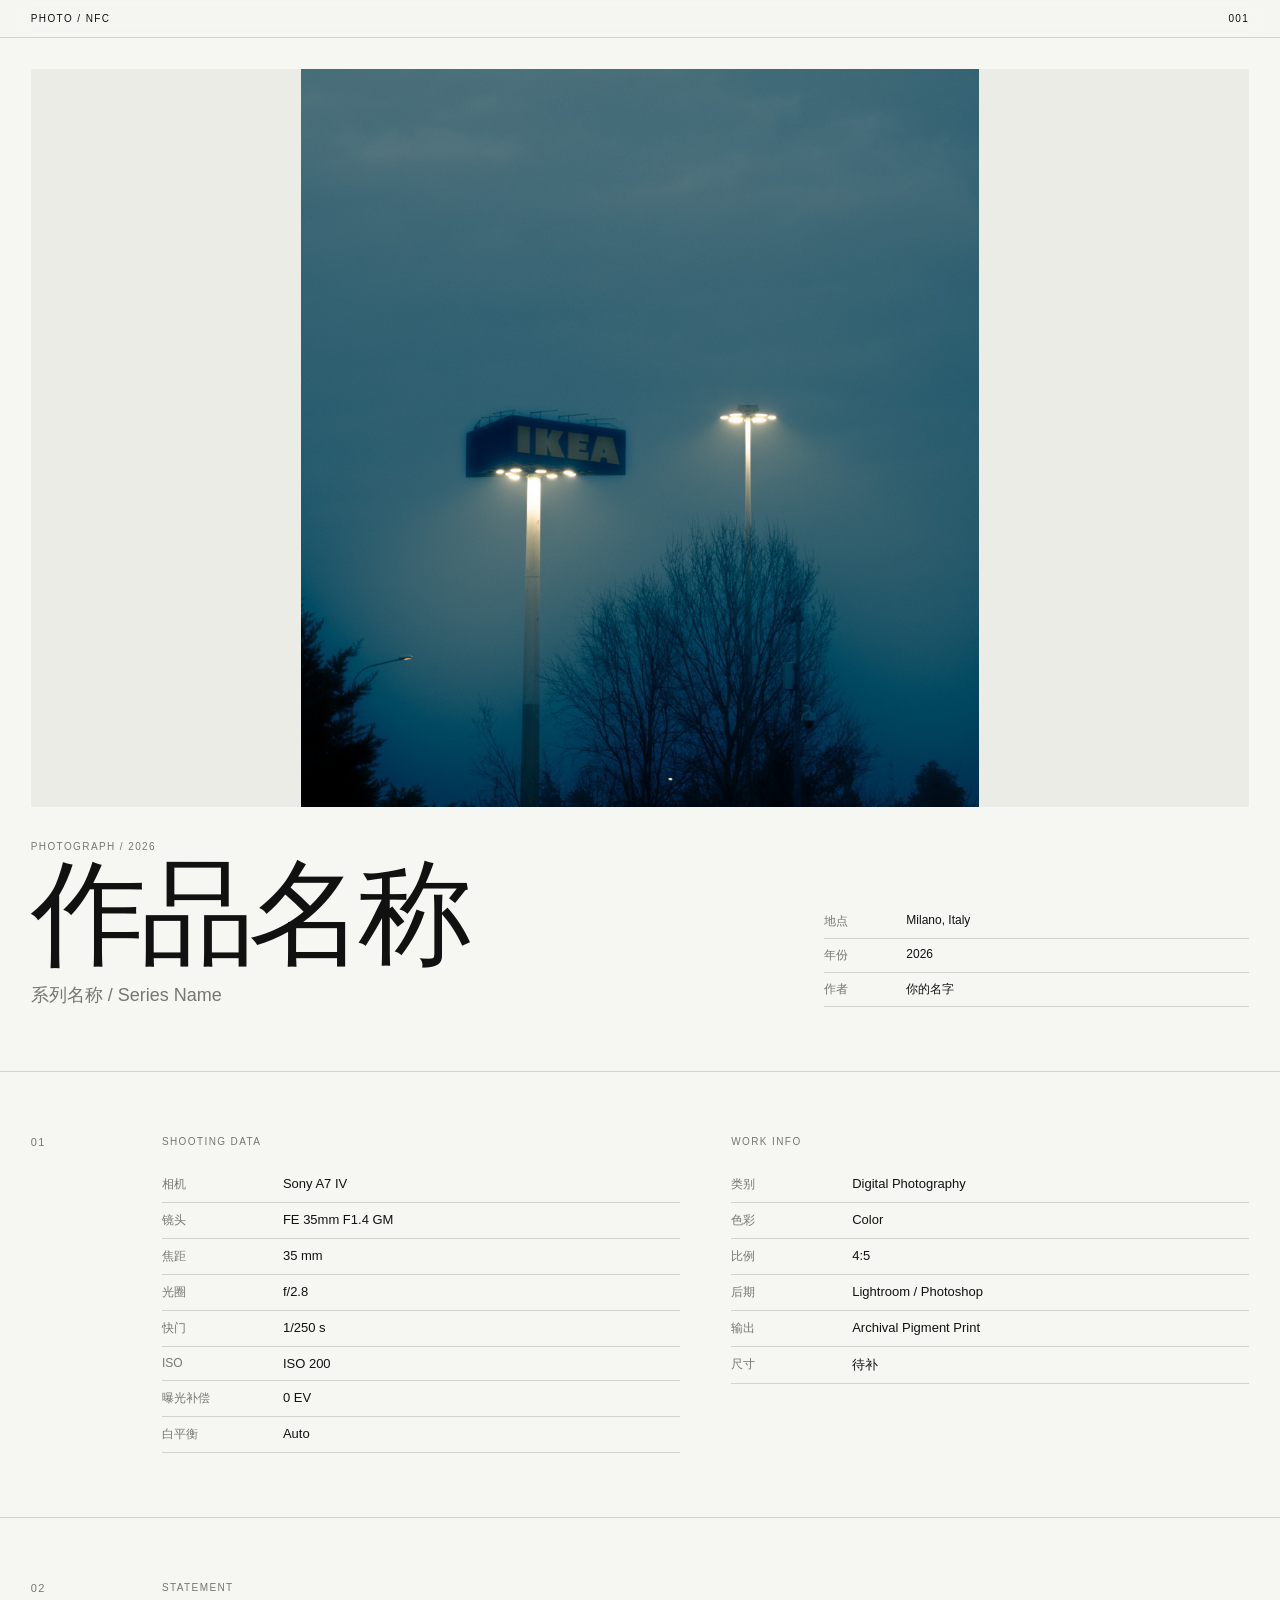
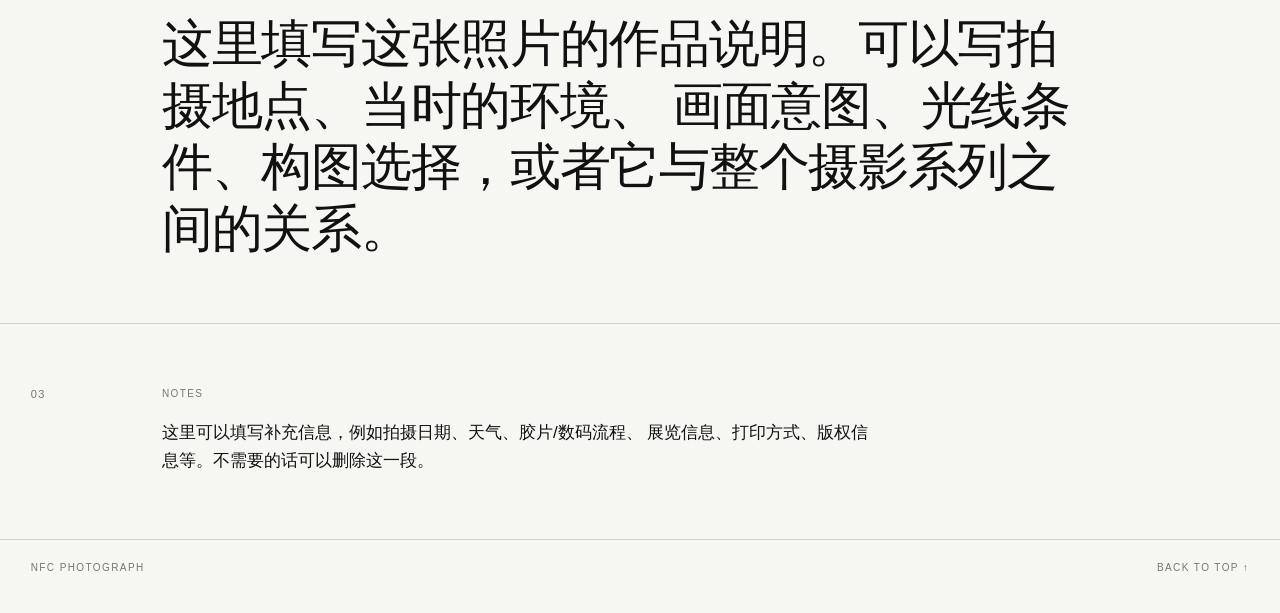
==== index.html @ 827a20b9 "Add files via upload" ====
<!doctype html>
<html lang="zh-CN">
<head>
  <meta charset="utf-8">
  <meta name="viewport" content="width=device-width, initial-scale=1, viewport-fit=cover">
  <meta name="theme-color" content="#f6f6f2">
  <meta name="description" content="Single photography NFC page">
  <title>作品名称 — Photograph</title>
  <link rel="preload" href="assets/photo.jpg" as="image">
  <link rel="stylesheet" href="style.css">
</head>
<body>
  <header class="topbar">
    <span>PHOTO / NFC</span>
    <span>001</span>
  </header>

  <main>
    <section class="photo-wrap" id="top">
      <button class="photo-button" id="openPhoto" aria-label="放大照片">
        <img src="assets/photo.jpg" alt="作品照片" fetchpriority="high">
      </button>
    </section>

    <section class="title-block">
      <div>
        <p class="eyebrow">PHOTOGRAPH / 2026</p>
        <h1>作品名称</h1>
        <p class="sub">系列名称 / Series Name</p>
      </div>

      <div class="basic">
        <div><span>地点</span><b>Milano, Italy</b></div>
        <div><span>年份</span><b>2026</b></div>
        <div><span>作者</span><b>你的名字</b></div>
      </div>
    </section>

    <section class="specs">
      <div class="section-no">01</div>

      <div class="spec-card">
        <p class="label">SHOOTING DATA</p>
        <dl>
          <div><dt>相机</dt><dd>Sony A7 IV</dd></div>
          <div><dt>镜头</dt><dd>FE 35mm F1.4 GM</dd></div>
          <div><dt>焦距</dt><dd>35 mm</dd></div>
          <div><dt>光圈</dt><dd>f/2.8</dd></div>
          <div><dt>快门</dt><dd>1/250 s</dd></div>
          <div><dt>ISO</dt><dd>ISO 200</dd></div>
          <div><dt>曝光补偿</dt><dd>0 EV</dd></div>
          <div><dt>白平衡</dt><dd>Auto</dd></div>
        </dl>
      </div>

      <div class="spec-card">
        <p class="label">WORK INFO</p>
        <dl>
          <div><dt>类别</dt><dd>Digital Photography</dd></div>
          <div><dt>色彩</dt><dd>Color</dd></div>
          <div><dt>比例</dt><dd>4:5</dd></div>
          <div><dt>后期</dt><dd>Lightroom / Photoshop</dd></div>
          <div><dt>输出</dt><dd>Archival Pigment Print</dd></div>
          <div><dt>尺寸</dt><dd>待补</dd></div>
        </dl>
      </div>
    </section>

    <section class="statement">
      <div class="section-no">02</div>
      <div>
        <p class="label">STATEMENT</p>
        <p class="lead">
          这里填写这张照片的作品说明。可以写拍摄地点、当时的环境、
          画面意图、光线条件、构图选择，或者它与整个摄影系列之间的关系。
        </p>
      </div>
    </section>

    <section class="notes">
      <div class="section-no">03</div>
      <div>
        <p class="label">NOTES</p>
        <p>
          这里可以填写补充信息，例如拍摄日期、天气、胶片/数码流程、
          展览信息、打印方式、版权信息等。不需要的话可以删除这一段。
        </p>
      </div>
    </section>
  </main>

  <footer>
    <span>NFC PHOTOGRAPH</span>
    <a href="#top">BACK TO TOP ↑</a>
  </footer>

  <dialog id="lightbox">
    <button id="closeLightbox" aria-label="关闭">×</button>
    <img src="assets/photo.jpg" alt="放大照片">
  </dialog>

  <script src="script.js"></script>
</body>
</html>
---- style.css ----
*{box-sizing:border-box}
:root{--bg:#f6f6f2;--fg:#111;--muted:#777771;--line:#d3d3cd;--pad:clamp(16px,2.4vw,34px);--max:1450px}
html{scroll-behavior:smooth;background:var(--bg);color:var(--fg)}
body{margin:0;background:var(--bg);color:var(--fg);font-family:-apple-system,BlinkMacSystemFont,"Helvetica Neue",Arial,"PingFang SC",sans-serif;-webkit-font-smoothing:antialiased}
img{display:block;width:100%;height:auto}button{font:inherit}a{color:inherit;text-decoration:none}
.topbar{position:sticky;top:0;z-index:10;display:flex;justify-content:space-between;padding:13px var(--pad);border-bottom:1px solid rgba(0,0,0,.15);background:rgba(246,246,242,.9);backdrop-filter:blur(12px);font-size:10px;letter-spacing:.14em}
main{max-width:var(--max);margin:0 auto}
.photo-wrap{padding:var(--pad);padding-bottom:0}
.photo-button{display:block;width:100%;border:0;padding:0;background:none;cursor:zoom-in}
.photo-button img{max-height:82vh;object-fit:contain;background:#ecece7}
.title-block{display:grid;grid-template-columns:1.4fr .8fr;gap:50px;padding:34px var(--pad) 64px}
.eyebrow,.label{margin:0;font-size:10px;letter-spacing:.14em;color:var(--muted)}
h1{margin:10px 0 0;font-size:clamp(48px,9vw,130px);font-weight:500;line-height:.9;letter-spacing:-.05em}
.sub{margin:18px 0 0;font-size:18px;color:var(--muted)}
.basic{align-self:end}
.basic div{display:grid;grid-template-columns:70px 1fr;gap:12px;padding:8px 0;border-bottom:1px solid var(--line);font-size:12px}
.basic span{color:var(--muted)}.basic b{font-weight:500}
.specs,.statement,.notes{display:grid;grid-template-columns:80px 1fr 1fr;gap:clamp(24px,4vw,64px);padding:64px var(--pad);border-top:1px solid var(--line)}
.section-no{font-size:11px;color:var(--muted);letter-spacing:.12em}
.spec-card dl{margin:20px 0 0}
.spec-card dl div{display:grid;grid-template-columns:105px 1fr;gap:16px;padding:9px 0;border-bottom:1px solid var(--line)}
dt{font-size:12px;color:var(--muted)}dd{margin:0;font-size:13px}
.statement{grid-template-columns:80px 1fr}
.lead{max-width:930px;margin:20px 0 0;font-size:clamp(25px,4vw,52px);line-height:1.2;letter-spacing:-.025em}
.notes{grid-template-columns:80px 1fr}.notes p:last-child{max-width:720px;margin:20px 0 0;font-size:17px;line-height:1.65}
footer{max-width:var(--max);margin:0 auto;display:flex;justify-content:space-between;padding:22px var(--pad) 40px;border-top:1px solid var(--line);font-size:10px;letter-spacing:.14em;color:var(--muted)}
#lightbox{width:100vw;height:100dvh;max-width:none;max-height:none;margin:0;padding:0;border:0;background:rgba(8,8,8,.97)}
#lightbox::backdrop{background:rgba(8,8,8,.97)}#lightbox img{width:100%;height:100%;object-fit:contain;padding:28px}
#closeLightbox{position:fixed;right:18px;top:16px;z-index:2;width:38px;height:38px;border:0;border-radius:50%;background:rgba(255,255,255,.12);color:#fff;font-size:26px;cursor:pointer}
@media(max-width:760px){
.title-block{grid-template-columns:1fr;gap:28px;padding-top:24px}
.specs,.statement,.notes{grid-template-columns:1fr;gap:28px;padding-top:50px;padding-bottom:50px}
h1{font-size:clamp(54px,16vw,92px)}
.photo-wrap{padding-left:0;padding-right:0}.photo-button img{max-height:none}
.lead{font-size:clamp(26px,8vw,40px)}
footer{padding-bottom:max(36px,env(safe-area-inset-bottom))}
}
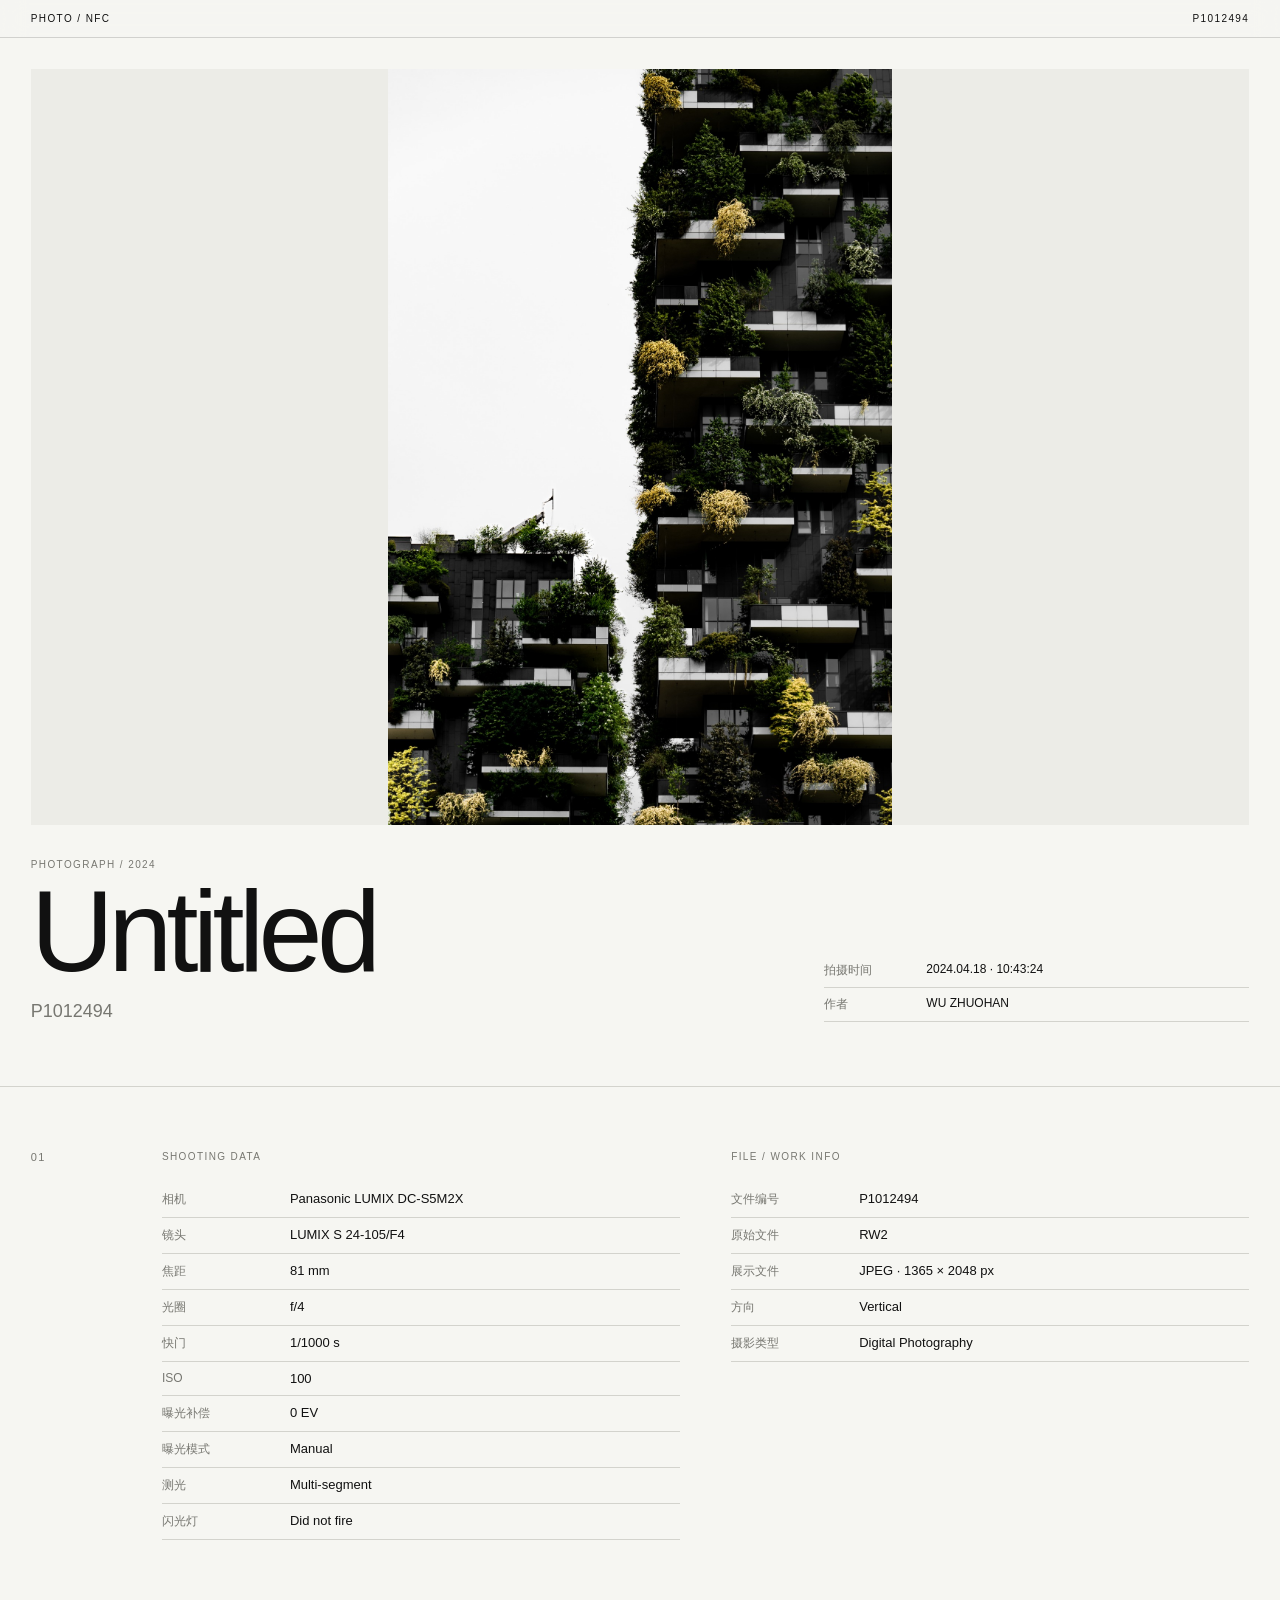
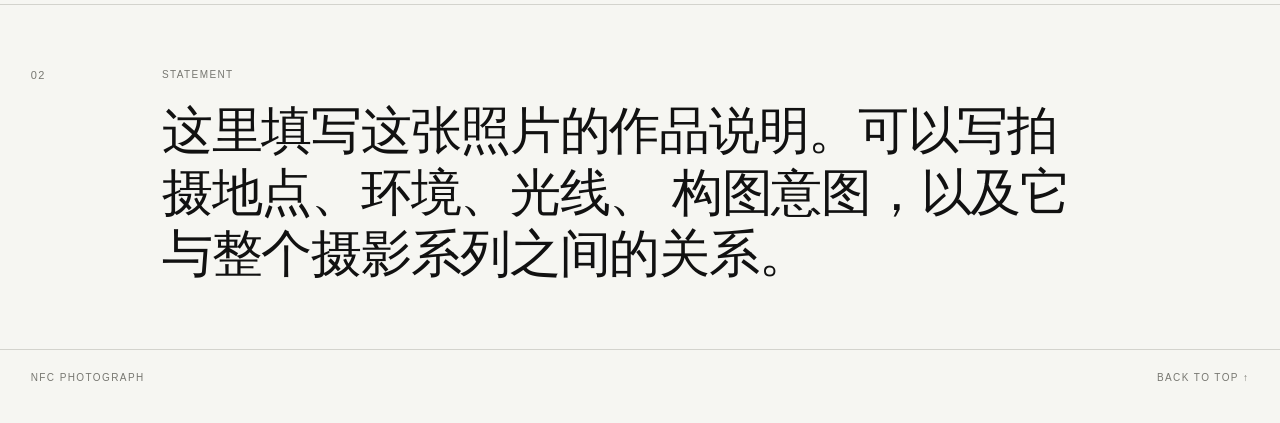
==== commit 00b78cce: "Add files via upload" ====
--- a/index.html
+++ b/index.html
@@ -4,35 +4,38 @@
   <meta charset="utf-8">
   <meta name="viewport" content="width=device-width, initial-scale=1, viewport-fit=cover">
   <meta name="theme-color" content="#f6f6f2">
-  <meta name="description" content="Single photography NFC page">
-  <title>作品名称 — Photograph</title>
+  <meta name="description" content="NFC photography work page">
+  <title>Untitled — P1012494</title>
   <link rel="preload" href="assets/photo.jpg" as="image">
   <link rel="stylesheet" href="style.css">
 </head>
 <body>
   <header class="topbar">
     <span>PHOTO / NFC</span>
-    <span>001</span>
+    <span>P1012494</span>
   </header>
 
   <main>
     <section class="photo-wrap" id="top">
       <button class="photo-button" id="openPhoto" aria-label="放大照片">
-        <img src="assets/photo.jpg" alt="作品照片" fetchpriority="high">
+        <img src="assets/photo.jpg" alt="摄影作品" fetchpriority="high">
       </button>
     </section>
 
     <section class="title-block">
       <div>
-        <p class="eyebrow">PHOTOGRAPH / 2026</p>
-        <h1>作品名称</h1>
-        <p class="sub">系列名称 / Series Name</p>
+        <p class="eyebrow">PHOTOGRAPH / 2024</p>
+
+        <!-- 可直接把 Untitled 改成作品名称 -->
+        <h1>Untitled</h1>
+
+        <!-- 可直接改成系列名；不需要可删除这一行 -->
+        <p class="sub">P1012494</p>
       </div>
 
       <div class="basic">
-        <div><span>地点</span><b>Milano, Italy</b></div>
-        <div><span>年份</span><b>2026</b></div>
-        <div><span>作者</span><b>你的名字</b></div>
+        <div><span>拍摄时间</span><b>2024.04.18 · 10:43:24</b></div>
+        <div><span>作者</span><b>WU ZHUOHAN</b></div>
       </div>
     </section>
 
@@ -42,26 +45,27 @@
       <div class="spec-card">
         <p class="label">SHOOTING DATA</p>
         <dl>
-          <div><dt>相机</dt><dd>Sony A7 IV</dd></div>
-          <div><dt>镜头</dt><dd>FE 35mm F1.4 GM</dd></div>
-          <div><dt>焦距</dt><dd>35 mm</dd></div>
-          <div><dt>光圈</dt><dd>f/2.8</dd></div>
-          <div><dt>快门</dt><dd>1/250 s</dd></div>
-          <div><dt>ISO</dt><dd>ISO 200</dd></div>
+          <div><dt>相机</dt><dd>Panasonic LUMIX DC-S5M2X</dd></div>
+          <div><dt>镜头</dt><dd>LUMIX S 24-105/F4</dd></div>
+          <div><dt>焦距</dt><dd>81 mm</dd></div>
+          <div><dt>光圈</dt><dd>f/4</dd></div>
+          <div><dt>快门</dt><dd>1/1000 s</dd></div>
+          <div><dt>ISO</dt><dd>100</dd></div>
           <div><dt>曝光补偿</dt><dd>0 EV</dd></div>
-          <div><dt>白平衡</dt><dd>Auto</dd></div>
+          <div><dt>曝光模式</dt><dd>Manual</dd></div>
+          <div><dt>测光</dt><dd>Multi-segment</dd></div>
+          <div><dt>闪光灯</dt><dd>Did not fire</dd></div>
         </dl>
       </div>
 
       <div class="spec-card">
-        <p class="label">WORK INFO</p>
+        <p class="label">FILE / WORK INFO</p>
         <dl>
-          <div><dt>类别</dt><dd>Digital Photography</dd></div>
-          <div><dt>色彩</dt><dd>Color</dd></div>
-          <div><dt>比例</dt><dd>4:5</dd></div>
-          <div><dt>后期</dt><dd>Lightroom / Photoshop</dd></div>
-          <div><dt>输出</dt><dd>Archival Pigment Print</dd></div>
-          <div><dt>尺寸</dt><dd>待补</dd></div>
+          <div><dt>文件编号</dt><dd>P1012494</dd></div>
+          <div><dt>原始文件</dt><dd>RW2</dd></div>
+          <div><dt>展示文件</dt><dd>JPEG · 1365 × 2048 px</dd></div>
+          <div><dt>方向</dt><dd>Vertical</dd></div>
+          <div><dt>摄影类型</dt><dd>Digital Photography</dd></div>
         </dl>
       </div>
     </section>
@@ -71,19 +75,8 @@
       <div>
         <p class="label">STATEMENT</p>
         <p class="lead">
-          这里填写这张照片的作品说明。可以写拍摄地点、当时的环境、
-          画面意图、光线条件、构图选择，或者它与整个摄影系列之间的关系。
-        </p>
-      </div>
-    </section>
-
-    <section class="notes">
-      <div class="section-no">03</div>
-      <div>
-        <p class="label">NOTES</p>
-        <p>
-          这里可以填写补充信息，例如拍摄日期、天气、胶片/数码流程、
-          展览信息、打印方式、版权信息等。不需要的话可以删除这一段。
+          这里填写这张照片的作品说明。可以写拍摄地点、环境、光线、
+          构图意图，以及它与整个摄影系列之间的关系。
         </p>
       </div>
     </section>
--- a/style.css
+++ b/style.css
@@ -4,34 +4,26 @@
 body{margin:0;background:var(--bg);color:var(--fg);font-family:-apple-system,BlinkMacSystemFont,"Helvetica Neue",Arial,"PingFang SC",sans-serif;-webkit-font-smoothing:antialiased}
 img{display:block;width:100%;height:auto}button{font:inherit}a{color:inherit;text-decoration:none}
 .topbar{position:sticky;top:0;z-index:10;display:flex;justify-content:space-between;padding:13px var(--pad);border-bottom:1px solid rgba(0,0,0,.15);background:rgba(246,246,242,.9);backdrop-filter:blur(12px);font-size:10px;letter-spacing:.14em}
-main{max-width:var(--max);margin:0 auto}
-.photo-wrap{padding:var(--pad);padding-bottom:0}
+main{max-width:var(--max);margin:0 auto}.photo-wrap{padding:var(--pad);padding-bottom:0}
 .photo-button{display:block;width:100%;border:0;padding:0;background:none;cursor:zoom-in}
-.photo-button img{max-height:82vh;object-fit:contain;background:#ecece7}
+.photo-button img{max-height:84vh;object-fit:contain;background:#ecece7}
 .title-block{display:grid;grid-template-columns:1.4fr .8fr;gap:50px;padding:34px var(--pad) 64px}
 .eyebrow,.label{margin:0;font-size:10px;letter-spacing:.14em;color:var(--muted)}
-h1{margin:10px 0 0;font-size:clamp(48px,9vw,130px);font-weight:500;line-height:.9;letter-spacing:-.05em}
+h1{margin:10px 0 0;font-size:clamp(52px,9vw,132px);font-weight:500;line-height:.9;letter-spacing:-.05em}
 .sub{margin:18px 0 0;font-size:18px;color:var(--muted)}
-.basic{align-self:end}
-.basic div{display:grid;grid-template-columns:70px 1fr;gap:12px;padding:8px 0;border-bottom:1px solid var(--line);font-size:12px}
+.basic{align-self:end}.basic div{display:grid;grid-template-columns:90px 1fr;gap:12px;padding:8px 0;border-bottom:1px solid var(--line);font-size:12px}
 .basic span{color:var(--muted)}.basic b{font-weight:500}
-.specs,.statement,.notes{display:grid;grid-template-columns:80px 1fr 1fr;gap:clamp(24px,4vw,64px);padding:64px var(--pad);border-top:1px solid var(--line)}
+.specs,.statement{display:grid;grid-template-columns:80px 1fr 1fr;gap:clamp(24px,4vw,64px);padding:64px var(--pad);border-top:1px solid var(--line)}
 .section-no{font-size:11px;color:var(--muted);letter-spacing:.12em}
-.spec-card dl{margin:20px 0 0}
-.spec-card dl div{display:grid;grid-template-columns:105px 1fr;gap:16px;padding:9px 0;border-bottom:1px solid var(--line)}
+.spec-card dl{margin:20px 0 0}.spec-card dl div{display:grid;grid-template-columns:112px 1fr;gap:16px;padding:9px 0;border-bottom:1px solid var(--line)}
 dt{font-size:12px;color:var(--muted)}dd{margin:0;font-size:13px}
-.statement{grid-template-columns:80px 1fr}
-.lead{max-width:930px;margin:20px 0 0;font-size:clamp(25px,4vw,52px);line-height:1.2;letter-spacing:-.025em}
-.notes{grid-template-columns:80px 1fr}.notes p:last-child{max-width:720px;margin:20px 0 0;font-size:17px;line-height:1.65}
+.statement{grid-template-columns:80px 1fr}.lead{max-width:930px;margin:20px 0 0;font-size:clamp(25px,4vw,52px);line-height:1.2;letter-spacing:-.025em}
 footer{max-width:var(--max);margin:0 auto;display:flex;justify-content:space-between;padding:22px var(--pad) 40px;border-top:1px solid var(--line);font-size:10px;letter-spacing:.14em;color:var(--muted)}
 #lightbox{width:100vw;height:100dvh;max-width:none;max-height:none;margin:0;padding:0;border:0;background:rgba(8,8,8,.97)}
 #lightbox::backdrop{background:rgba(8,8,8,.97)}#lightbox img{width:100%;height:100%;object-fit:contain;padding:28px}
 #closeLightbox{position:fixed;right:18px;top:16px;z-index:2;width:38px;height:38px;border:0;border-radius:50%;background:rgba(255,255,255,.12);color:#fff;font-size:26px;cursor:pointer}
 @media(max-width:760px){
-.title-block{grid-template-columns:1fr;gap:28px;padding-top:24px}
-.specs,.statement,.notes{grid-template-columns:1fr;gap:28px;padding-top:50px;padding-bottom:50px}
-h1{font-size:clamp(54px,16vw,92px)}
-.photo-wrap{padding-left:0;padding-right:0}.photo-button img{max-height:none}
-.lead{font-size:clamp(26px,8vw,40px)}
-footer{padding-bottom:max(36px,env(safe-area-inset-bottom))}
-}
+.title-block{grid-template-columns:1fr;gap:28px;padding-top:24px}.specs,.statement{grid-template-columns:1fr;gap:28px;padding-top:50px;padding-bottom:50px}
+h1{font-size:clamp(54px,16vw,92px)}.photo-wrap{padding-left:0;padding-right:0}.photo-button img{max-height:none}
+.lead{font-size:clamp(26px,8vw,40px)}footer{padding-bottom:max(36px,env(safe-area-inset-bottom))}
+}
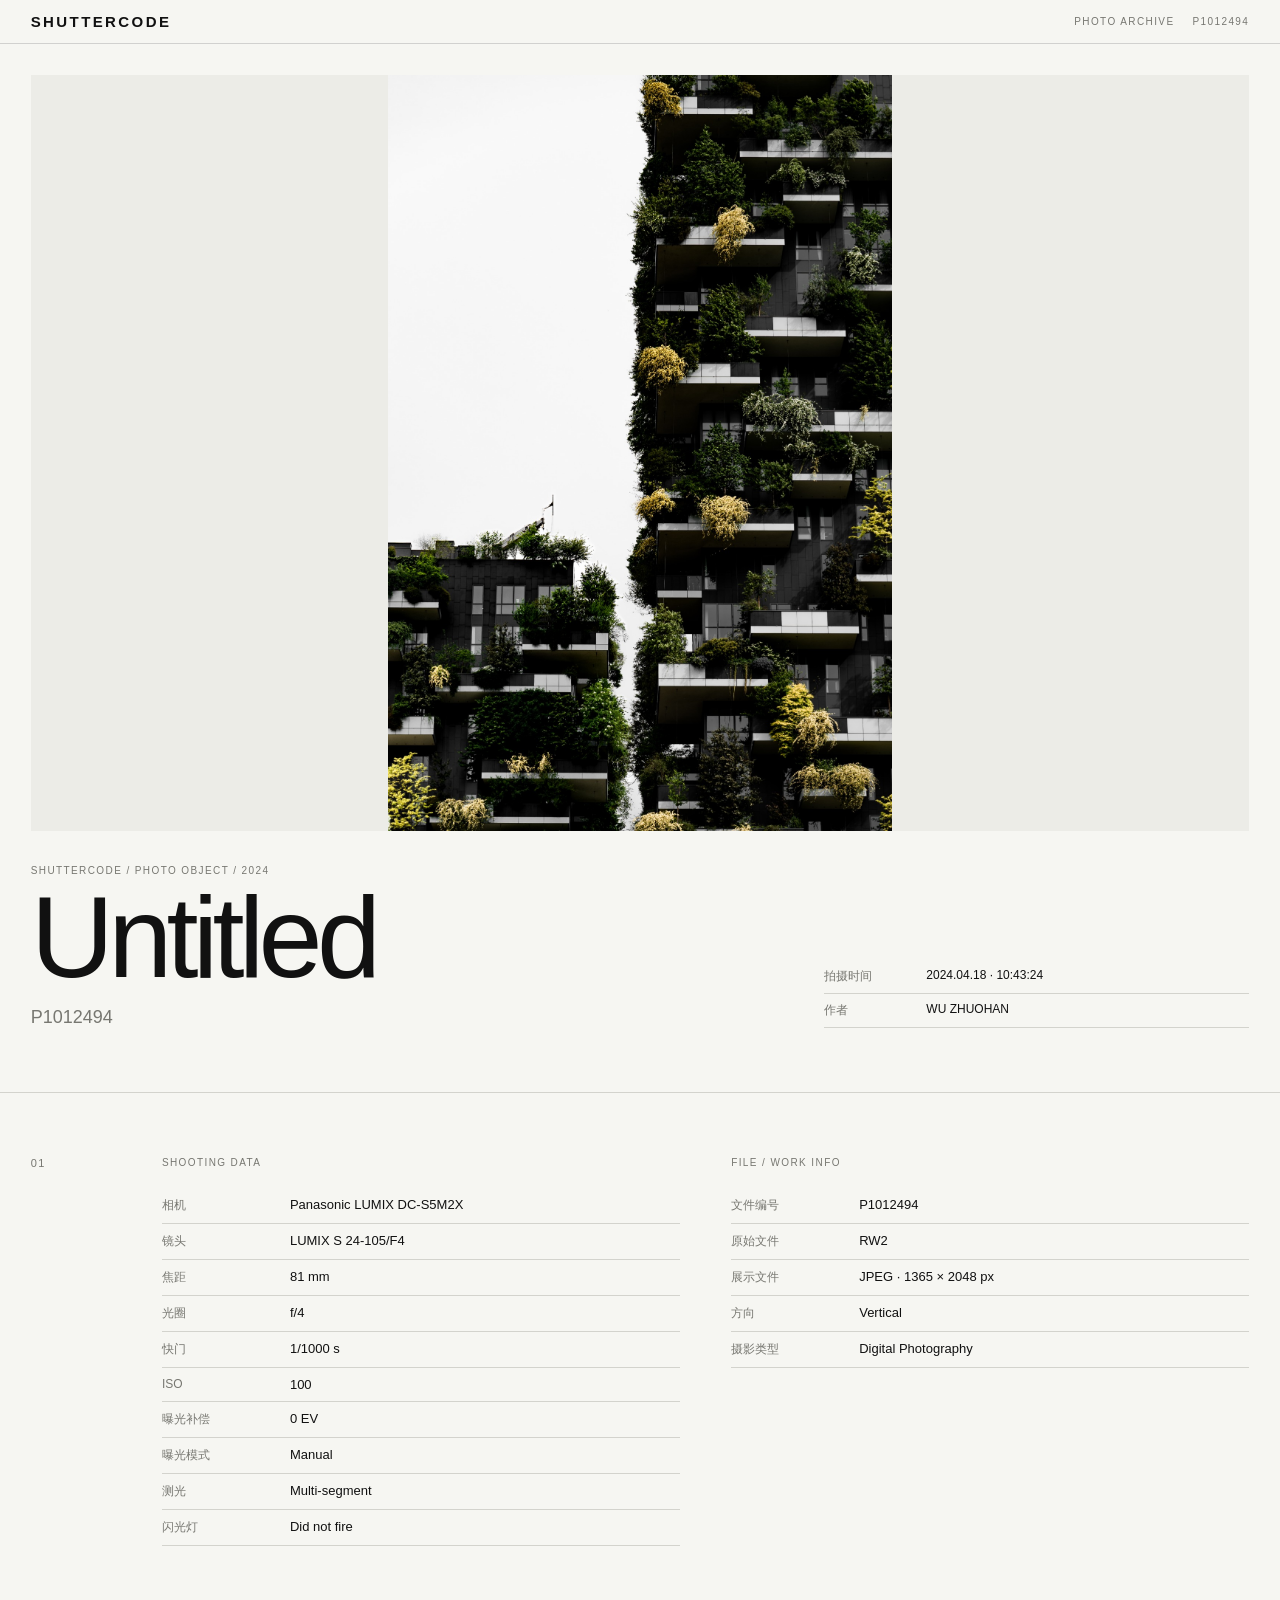
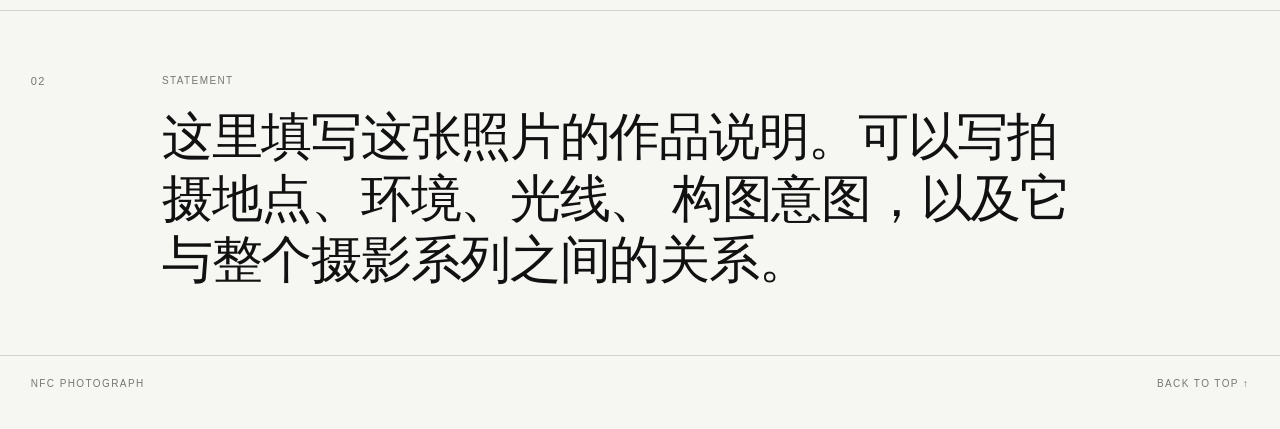
==== commit 9d53555a: "Add files via upload" ====
--- a/index.html
+++ b/index.html
@@ -4,27 +4,30 @@
   <meta charset="utf-8">
   <meta name="viewport" content="width=device-width, initial-scale=1, viewport-fit=cover">
   <meta name="theme-color" content="#f6f6f2">
-  <meta name="description" content="NFC photography work page">
-  <title>Untitled — P1012494</title>
-  <link rel="preload" href="assets/photo.jpg" as="image">
-  <link rel="stylesheet" href="style.css">
+  <meta name="description" content="SHUTTERCODE NFC photography archive">
+  <title>SHUTTERCODE — P1012494</title>
+  <link rel="preload" href="assets/P1012494.jpg" as="image">
+  <link rel="stylesheet" href="style.css?v=2">
 </head>
 <body>
   <header class="topbar">
-    <span>PHOTO / NFC</span>
-    <span>P1012494</span>
+    <a class="brandmark" href="#top" aria-label="SHUTTERCODE">SHUTTERCODE</a>
+    <div class="topbar-right">
+      <span>PHOTO ARCHIVE</span>
+      <span>P1012494</span>
+    </div>
   </header>
 
   <main>
     <section class="photo-wrap" id="top">
       <button class="photo-button" id="openPhoto" aria-label="放大照片">
-        <img src="assets/photo.jpg" alt="摄影作品" fetchpriority="high">
+        <img src="assets/P1012494.jpg" alt="摄影作品" fetchpriority="high">
       </button>
     </section>
 
     <section class="title-block">
       <div>
-        <p class="eyebrow">PHOTOGRAPH / 2024</p>
+        <p class="eyebrow">SHUTTERCODE / PHOTO OBJECT / 2024</p>
 
         <!-- 可直接把 Untitled 改成作品名称 -->
         <h1>Untitled</h1>
@@ -89,9 +92,9 @@
 
   <dialog id="lightbox">
     <button id="closeLightbox" aria-label="关闭">×</button>
-    <img src="assets/photo.jpg" alt="放大照片">
+    <img src="assets/P1012494.jpg" alt="放大照片">
   </dialog>
 
-  <script src="script.js"></script>
+  <script src="script.js?v=2"></script>
 </body>
 </html>
--- a/style.css
+++ b/style.css
@@ -3,7 +3,9 @@
 html{scroll-behavior:smooth;background:var(--bg);color:var(--fg)}
 body{margin:0;background:var(--bg);color:var(--fg);font-family:-apple-system,BlinkMacSystemFont,"Helvetica Neue",Arial,"PingFang SC",sans-serif;-webkit-font-smoothing:antialiased}
 img{display:block;width:100%;height:auto}button{font:inherit}a{color:inherit;text-decoration:none}
-.topbar{position:sticky;top:0;z-index:10;display:flex;justify-content:space-between;padding:13px var(--pad);border-bottom:1px solid rgba(0,0,0,.15);background:rgba(246,246,242,.9);backdrop-filter:blur(12px);font-size:10px;letter-spacing:.14em}
+.topbar{position:sticky;top:0;z-index:10;display:flex;justify-content:space-between;align-items:center;gap:24px;padding:13px var(--pad);border-bottom:1px solid rgba(0,0,0,.15);background:rgba(246,246,242,.92);backdrop-filter:blur(12px);-webkit-backdrop-filter:blur(12px);font-size:10px;letter-spacing:.14em}
+.brandmark{font-size:15px;font-weight:700;letter-spacing:.16em;white-space:nowrap}
+.topbar-right{display:flex;align-items:center;gap:18px;color:var(--muted);white-space:nowrap}
 main{max-width:var(--max);margin:0 auto}.photo-wrap{padding:var(--pad);padding-bottom:0}
 .photo-button{display:block;width:100%;border:0;padding:0;background:none;cursor:zoom-in}
 .photo-button img{max-height:84vh;object-fit:contain;background:#ecece7}
@@ -23,6 +25,7 @@
 #lightbox::backdrop{background:rgba(8,8,8,.97)}#lightbox img{width:100%;height:100%;object-fit:contain;padding:28px}
 #closeLightbox{position:fixed;right:18px;top:16px;z-index:2;width:38px;height:38px;border:0;border-radius:50%;background:rgba(255,255,255,.12);color:#fff;font-size:26px;cursor:pointer}
 @media(max-width:760px){
+.topbar{gap:12px}.brandmark{font-size:13px}.topbar-right{gap:10px;font-size:9px}.topbar-right span:first-child{display:none}
 .title-block{grid-template-columns:1fr;gap:28px;padding-top:24px}.specs,.statement{grid-template-columns:1fr;gap:28px;padding-top:50px;padding-bottom:50px}
 h1{font-size:clamp(54px,16vw,92px)}.photo-wrap{padding-left:0;padding-right:0}.photo-button img{max-height:none}
 .lead{font-size:clamp(26px,8vw,40px)}footer{padding-bottom:max(36px,env(safe-area-inset-bottom))}
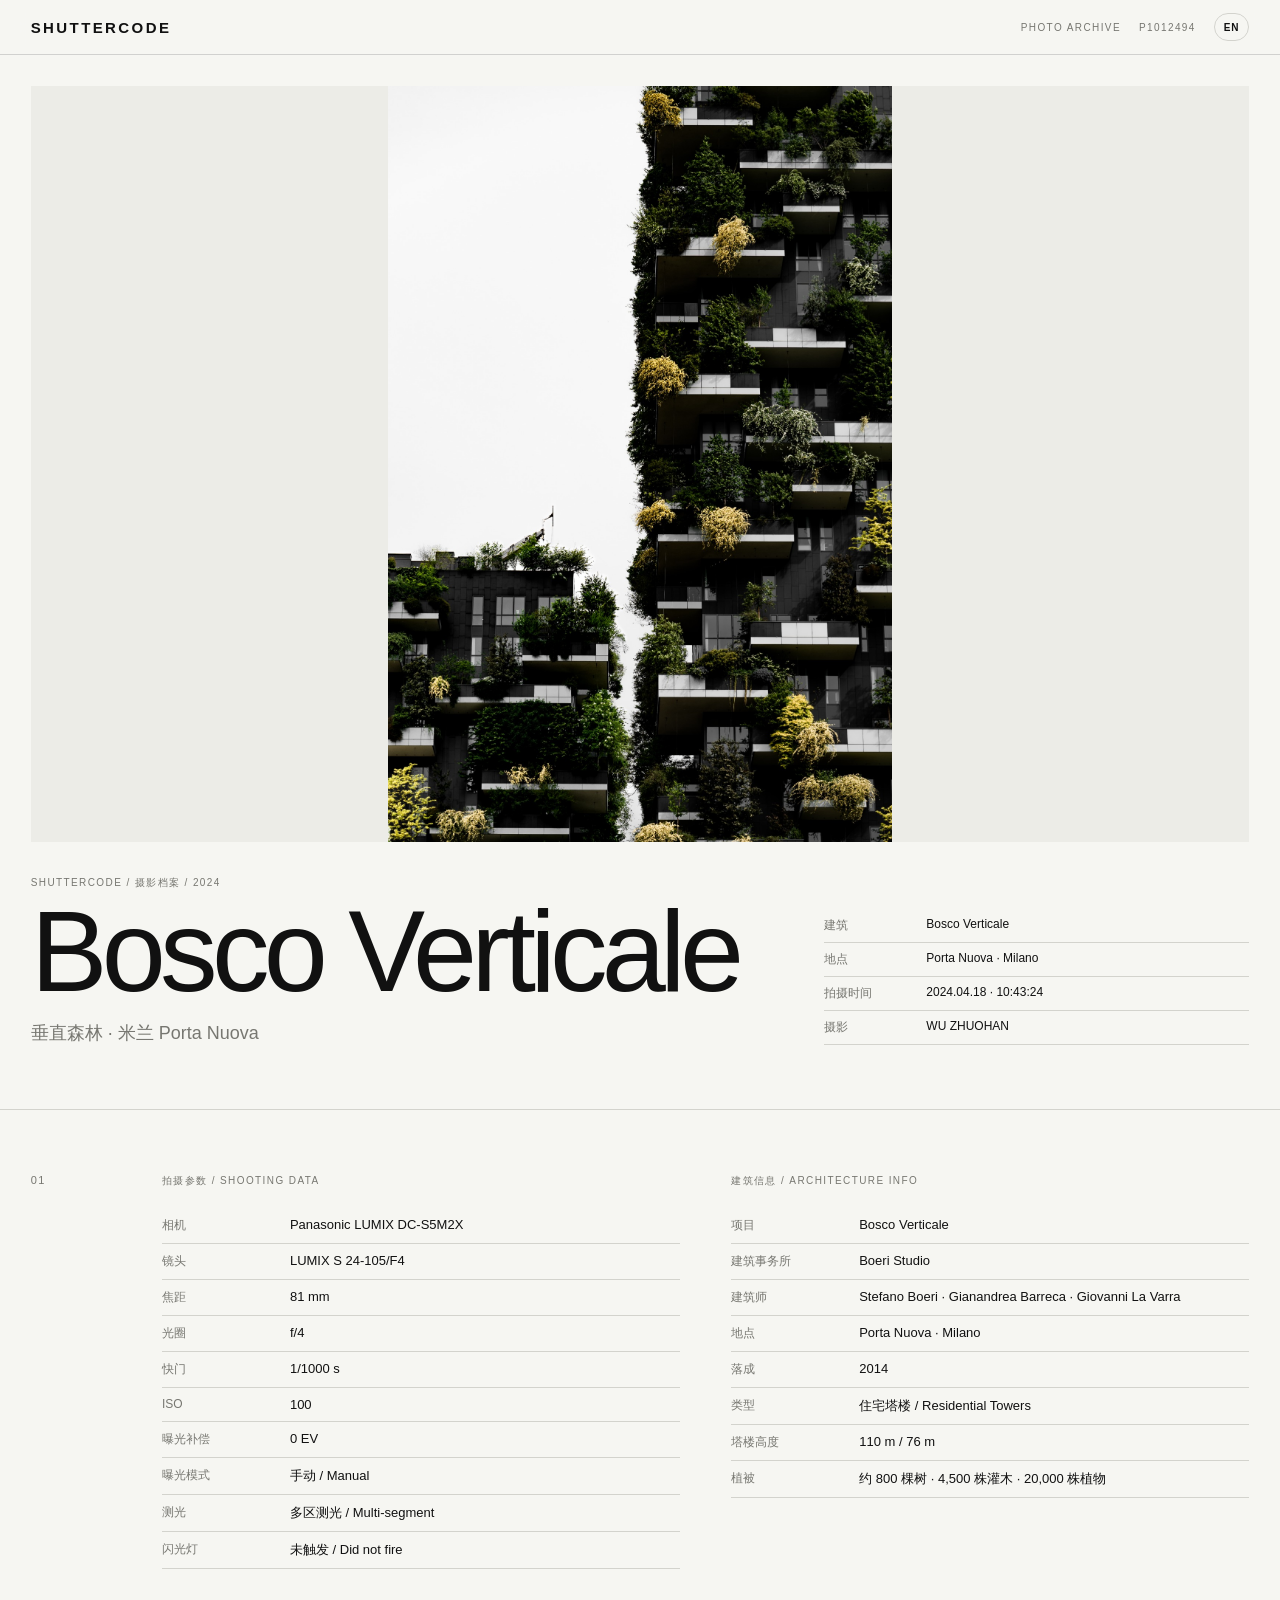
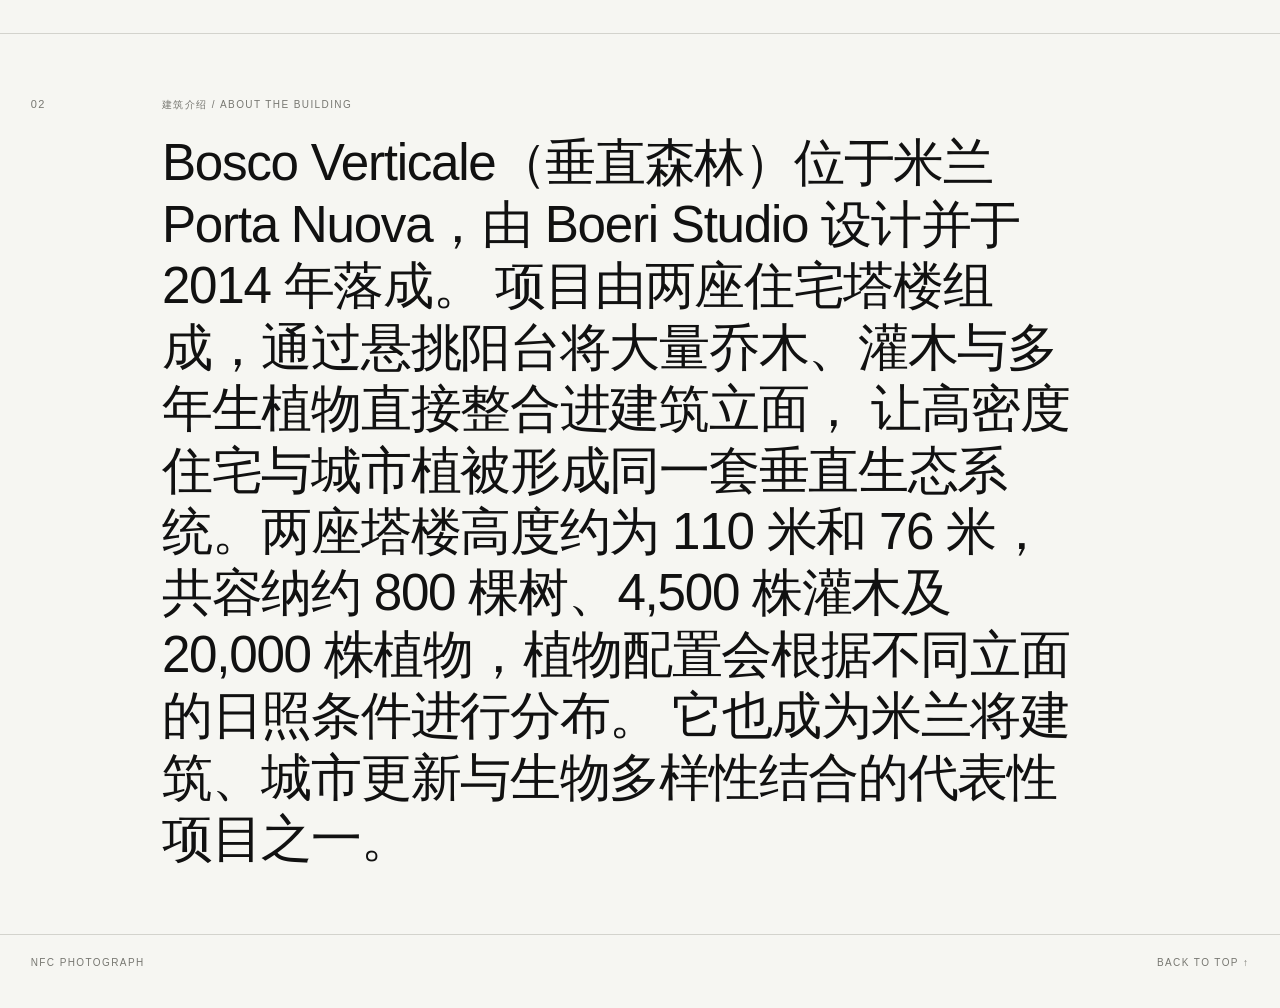
==== commit 4a0ce141: "Add files via upload" ====
--- a/index.html
+++ b/index.html
@@ -5,7 +5,7 @@
   <meta name="viewport" content="width=device-width, initial-scale=1, viewport-fit=cover">
   <meta name="theme-color" content="#f6f6f2">
   <meta name="description" content="SHUTTERCODE NFC photography archive">
-  <title>SHUTTERCODE — P1012494</title>
+  <title>SHUTTERCODE — Bosco Verticale 垂直森林</title>
   <link rel="preload" href="assets/P1012494.jpg" as="image">
   <link rel="stylesheet" href="style.css?v=2">
 </head>
@@ -15,6 +15,7 @@
     <div class="topbar-right">
       <span>PHOTO ARCHIVE</span>
       <span>P1012494</span>
+      <a class="lang-switch" href="en.html" aria-label="Switch to English">EN</a>
     </div>
   </header>
 
@@ -27,18 +28,20 @@
 
     <section class="title-block">
       <div>
-        <p class="eyebrow">SHUTTERCODE / PHOTO OBJECT / 2024</p>
+        <p class="eyebrow">SHUTTERCODE / 摄影档案 / 2024</p>
 
         <!-- 可直接把 Untitled 改成作品名称 -->
-        <h1>Untitled</h1>
+        <h1>Bosco Verticale</h1>
 
         <!-- 可直接改成系列名；不需要可删除这一行 -->
-        <p class="sub">P1012494</p>
+        <p class="sub">垂直森林 · 米兰 Porta Nuova</p>
       </div>
 
       <div class="basic">
+        <div><span>建筑</span><b>Bosco Verticale</b></div>
+        <div><span>地点</span><b>Porta Nuova · Milano</b></div>
         <div><span>拍摄时间</span><b>2024.04.18 · 10:43:24</b></div>
-        <div><span>作者</span><b>WU ZHUOHAN</b></div>
+        <div><span>摄影</span><b>WU ZHUOHAN</b></div>
       </div>
     </section>
 
@@ -46,7 +49,7 @@
       <div class="section-no">01</div>
 
       <div class="spec-card">
-        <p class="label">SHOOTING DATA</p>
+        <p class="label">拍摄参数 / SHOOTING DATA</p>
         <dl>
           <div><dt>相机</dt><dd>Panasonic LUMIX DC-S5M2X</dd></div>
           <div><dt>镜头</dt><dd>LUMIX S 24-105/F4</dd></div>
@@ -55,20 +58,23 @@
           <div><dt>快门</dt><dd>1/1000 s</dd></div>
           <div><dt>ISO</dt><dd>100</dd></div>
           <div><dt>曝光补偿</dt><dd>0 EV</dd></div>
-          <div><dt>曝光模式</dt><dd>Manual</dd></div>
-          <div><dt>测光</dt><dd>Multi-segment</dd></div>
-          <div><dt>闪光灯</dt><dd>Did not fire</dd></div>
+          <div><dt>曝光模式</dt><dd>手动 / Manual</dd></div>
+          <div><dt>测光</dt><dd>多区测光 / Multi-segment</dd></div>
+          <div><dt>闪光灯</dt><dd>未触发 / Did not fire</dd></div>
         </dl>
       </div>
 
       <div class="spec-card">
-        <p class="label">FILE / WORK INFO</p>
+        <p class="label">建筑信息 / ARCHITECTURE INFO</p>
         <dl>
-          <div><dt>文件编号</dt><dd>P1012494</dd></div>
-          <div><dt>原始文件</dt><dd>RW2</dd></div>
-          <div><dt>展示文件</dt><dd>JPEG · 1365 × 2048 px</dd></div>
-          <div><dt>方向</dt><dd>Vertical</dd></div>
-          <div><dt>摄影类型</dt><dd>Digital Photography</dd></div>
+          <div><dt>项目</dt><dd>Bosco Verticale</dd></div>
+          <div><dt>建筑事务所</dt><dd>Boeri Studio</dd></div>
+          <div><dt>建筑师</dt><dd>Stefano Boeri · Gianandrea Barreca · Giovanni La Varra</dd></div>
+          <div><dt>地点</dt><dd>Porta Nuova · Milano</dd></div>
+          <div><dt>落成</dt><dd>2014</dd></div>
+          <div><dt>类型</dt><dd>住宅塔楼 / Residential Towers</dd></div>
+          <div><dt>塔楼高度</dt><dd>110 m / 76 m</dd></div>
+          <div><dt>植被</dt><dd>约 800 棵树 · 4,500 株灌木 · 20,000 株植物</dd></div>
         </dl>
       </div>
     </section>
@@ -76,10 +82,13 @@
     <section class="statement">
       <div class="section-no">02</div>
       <div>
-        <p class="label">STATEMENT</p>
+        <p class="label">建筑介绍 / ABOUT THE BUILDING</p>
         <p class="lead">
-          这里填写这张照片的作品说明。可以写拍摄地点、环境、光线、
-          构图意图，以及它与整个摄影系列之间的关系。
+          Bosco Verticale（垂直森林）位于米兰 Porta Nuova，由 Boeri Studio 设计并于 2014 年落成。
+          项目由两座住宅塔楼组成，通过悬挑阳台将大量乔木、灌木与多年生植物直接整合进建筑立面，
+          让高密度住宅与城市植被形成同一套垂直生态系统。两座塔楼高度约为 110 米和 76 米，
+          共容纳约 800 棵树、4,500 株灌木及 20,000 株植物，植物配置会根据不同立面的日照条件进行分布。
+          它也成为米兰将建筑、城市更新与生物多样性结合的代表性项目之一。
         </p>
       </div>
     </section>
--- a/style.css
+++ b/style.css
@@ -29,4 +29,28 @@
 .title-block{grid-template-columns:1fr;gap:28px;padding-top:24px}.specs,.statement{grid-template-columns:1fr;gap:28px;padding-top:50px;padding-bottom:50px}
 h1{font-size:clamp(54px,16vw,92px)}.photo-wrap{padding-left:0;padding-right:0}.photo-button img{max-height:none}
 .lead{font-size:clamp(26px,8vw,40px)}footer{padding-bottom:max(36px,env(safe-area-inset-bottom))}
-}+}
+.lang-switch{
+  display:inline-flex;
+  align-items:center;
+  justify-content:center;
+  min-width:34px;
+  height:28px;
+  padding:0 9px;
+  border:1px solid var(--line);
+  border-radius:999px;
+  font-size:10px;
+  font-weight:600;
+  letter-spacing:.08em;
+  color:var(--fg);
+  background:transparent;
+  transition:background .18s ease,color .18s ease,border-color .18s ease;
+}
+.lang-switch:hover{
+  background:var(--fg);
+  color:var(--bg);
+  border-color:var(--fg);
+}
+@media(max-width:760px){
+  .lang-switch{min-width:36px;height:30px;padding:0 10px}
+}
